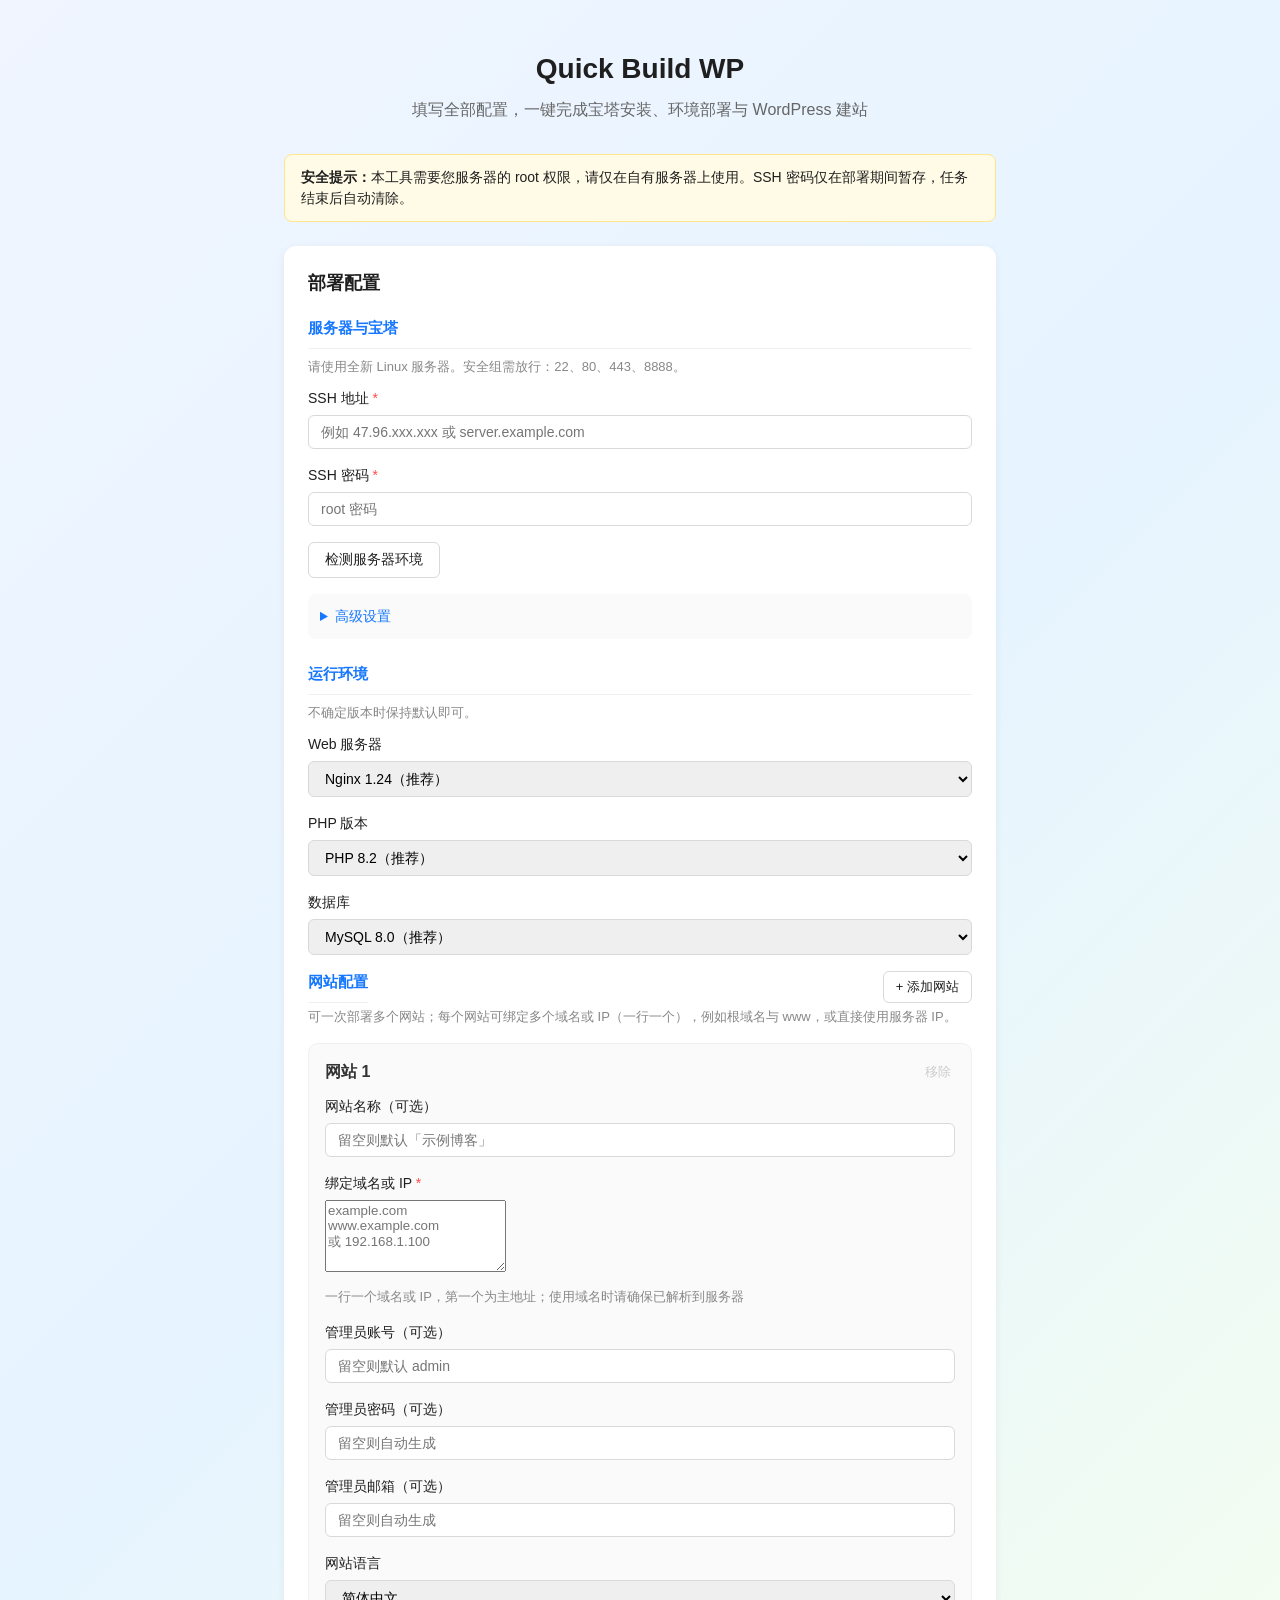
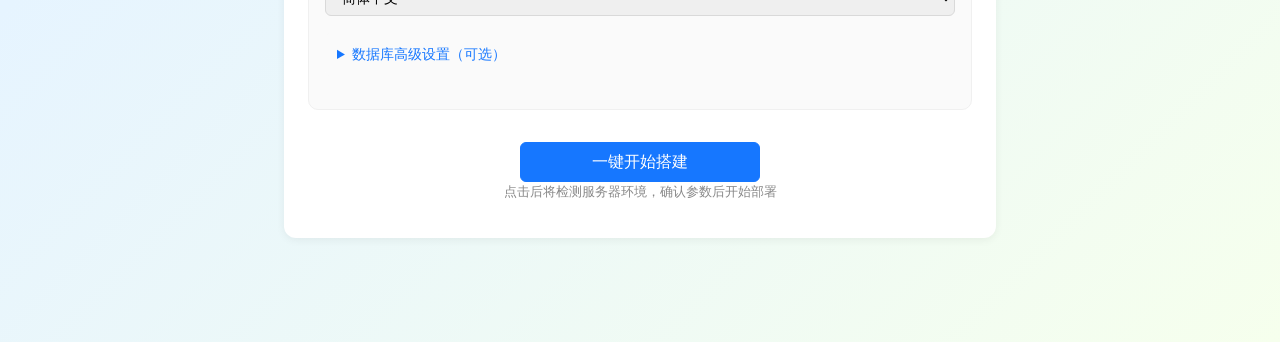
==== frontend/index.html @ 918ab02d "Initial release: Quick Build WP open source (MIT). One-click WordPress deployment wizard with Baota/" ====
<!DOCTYPE html>
<html lang="zh-CN">
<head>
  <meta charset="UTF-8" />
  <meta name="viewport" content="width=device-width, initial-scale=1.0" />
  <title>Quick Build WP - 一键搭建 WordPress</title>
  <link rel="stylesheet" href="css/style.css" />
</head>
<body>
  <div class="page">
    <header class="header">
      <h1>Quick Build WP</h1>
      <p class="subtitle">填写全部配置，一键完成宝塔安装、环境部署与 WordPress 建站</p>
    </header>

    <div class="alert alert-warning" id="page-alert">
      <strong>安全提示：</strong>本工具需要您服务器的 root 权限，请仅在自有服务器上使用。SSH 密码仅在部署期间暂存，任务结束后自动清除。
    </div>

    <section class="card" id="form-section">
      <h2 class="card-title">部署配置</h2>

      <form id="deploy-form" novalidate>
        <h3 class="section-title">服务器与宝塔</h3>
        <p class="hint">请使用全新 Linux 服务器。安全组需放行：22、80、443、8888。</p>

        <div class="field">
          <label for="ssh_host">SSH 地址 <span class="required">*</span></label>
          <input type="text" id="ssh_host" name="ssh_host" placeholder="例如 47.96.xxx.xxx 或 server.example.com" required />
        </div>
        <div class="field">
          <label for="ssh_password">SSH 密码 <span class="required">*</span></label>
          <input type="password" id="ssh_password" name="ssh_password" placeholder="root 密码" required />
        </div>
        <button type="button" class="btn btn-secondary" id="btn-preflight">检测服务器环境</button>
        <div class="preflight-result hidden" id="preflight-result"></div>

        <details class="advanced">
          <summary>高级设置</summary>
          <p class="text-danger"><strong>不支持 Windows 系统</strong>，请使用 Linux 服务器（Ubuntu / Debian / CentOS 等）。</p>
          <div class="field">
            <label for="server_os">服务器系统类型</label>
            <select id="server_os" name="server_os">
              <option value="ubuntu">Ubuntu</option>
              <option value="debian">Debian</option>
              <option value="centos">CentOS / RHEL 系</option>
              <option value="generic" selected>通用</option>
            </select>
          </div>
          <div class="field">
            <label for="ssh_port">SSH 端口</label>
            <input type="number" id="ssh_port" name="ssh_port" value="22" min="1" max="65535" />
          </div>
          <div class="field">
            <label for="ssh_user">SSH 用户名</label>
            <input type="text" id="ssh_user" name="ssh_user" value="root" />
          </div>
          <div class="field">
            <label for="bt_user">宝塔面板用户名</label>
            <input type="text" id="bt_user" name="bt_user" placeholder="留空则自动生成" />
          </div>
          <div class="field">
            <label for="bt_password">宝塔面板密码</label>
            <input type="password" id="bt_password" name="bt_password" placeholder="留空则自动生成" />
          </div>
          <div class="field">
            <label for="bt_port">宝塔面板端口</label>
            <input type="number" id="bt_port" name="bt_port" value="8888" min="1024" max="65535" />
          </div>
        </details>

        <h3 class="section-title">运行环境</h3>
        <p class="hint">不确定版本时保持默认即可。</p>

        <div class="field">
          <label for="nginx_version">Web 服务器</label>
          <select id="nginx_version" name="nginx_version">
            <option value="1.20">Nginx 1.20</option>
            <option value="1.22">Nginx 1.22</option>
            <option value="1.24" selected>Nginx 1.24（推荐）</option>
          </select>
        </div>
        <div class="field">
          <label for="php_version">PHP 版本</label>
          <select id="php_version" name="php_version">
            <option value="7.4">PHP 7.4</option>
            <option value="8.0">PHP 8.0</option>
            <option value="8.2" selected>PHP 8.2（推荐）</option>
            <option value="8.3">PHP 8.3</option>
            <option value="8.4">PHP 8.4（部分服务器可能会安装失败）</option>
            <option value="8.5">PHP 8.5（部分服务器可能会安装失败）</option>
          </select>
        </div>
        <div class="field">
          <label for="mysql_version">数据库</label>
          <select id="mysql_version" name="mysql_version">
            <option value="5.7">MySQL 5.7</option>
            <option value="8.0" selected>MySQL 8.0（推荐）</option>
          </select>
        </div>

        <div class="sites-header">
          <h3 class="section-title">网站配置</h3>
          <button type="button" class="btn btn-secondary btn-sm" id="btn-add-site">+ 添加网站</button>
        </div>
        <p class="hint field-hint sites-intro">可一次部署多个网站；每个网站可绑定多个域名或 IP（一行一个），例如根域名与 www，或直接使用服务器 IP。</p>
        <div id="sites-container"></div>

        <template id="site-card-template">
          <div class="site-card card-nested">
            <div class="site-card-head">
              <span class="site-card-title">网站 <span class="site-index">1</span></span>
              <button type="button" class="btn-link btn-remove-site" title="移除此网站">移除</button>
            </div>
            <div class="field">
              <label>网站名称（可选）</label>
              <input type="text" class="site-name" placeholder="留空则默认「示例博客」" />
            </div>
            <div class="field">
              <label>绑定域名或 IP <span class="required">*</span></label>
              <textarea class="site-domains" rows="3" placeholder="example.com&#10;www.example.com&#10;或 192.168.1.100" required></textarea>
              <p class="hint field-hint">一行一个域名或 IP，第一个为主地址；使用域名时请确保已解析到服务器</p>
            </div>
            <div class="field">
              <label>管理员账号（可选）</label>
              <input type="text" class="wp-admin-user" placeholder="留空则默认 admin" pattern="[a-zA-Z0-9_\-]+" />
            </div>
            <div class="field">
              <label>管理员密码（可选）</label>
              <input type="password" class="wp-admin-password" placeholder="留空则自动生成" minlength="6" />
            </div>
            <div class="field">
              <label>管理员邮箱（可选）</label>
              <input type="email" class="wp-admin-email" placeholder="留空则自动生成" />
            </div>
            <div class="field">
              <label>网站语言</label>
              <select class="wp-locale">
                <option value="zh_CN" selected>简体中文</option>
                <option value="en_US">English</option>
              </select>
            </div>
            <details class="advanced">
              <summary>数据库高级设置（可选）</summary>
              <p class="hint">留空则由程序自动生成数据库名称、用户名、密码和表前缀。</p>
              <div class="field">
                <label>数据库表前缀</label>
                <input type="text" class="db-prefix" placeholder="留空则默认 wp_" pattern="[a-zA-Z0-9_]+" maxlength="20" />
              </div>
              <div class="field">
                <label>数据库名称</label>
                <input type="text" class="db-name" placeholder="例如 wp_mysite" pattern="[a-zA-Z0-9_]+" maxlength="64" />
              </div>
              <div class="field">
                <label>数据库用户名</label>
                <input type="text" class="db-user" placeholder="留空则与库名相同（最多 16 位）" pattern="[a-zA-Z0-9_]+" maxlength="16" />
              </div>
              <div class="field">
                <label>数据库密码</label>
                <input type="password" class="db-password" placeholder="留空则自动生成" minlength="6" maxlength="128" />
              </div>
            </details>
          </div>
        </template>

        <div class="form-actions" id="start-actions">
          <button type="submit" class="btn btn-primary btn-lg" id="btn-start">一键开始搭建</button>
          <p class="hint center">点击后将检测服务器环境，确认参数后开始部署</p>
        </div>
      </form>
    </section>

    <section class="card hidden" id="progress-section">
      <h2 class="card-title" id="progress-title">确认部署</h2>

      <div class="check-flow" id="check-flow"></div>

      <div id="confirm-panel">
        <h3 class="section-title">部署参数确认</h3>
        <p class="hint">请核对以下配置，确认无误后点击「确认并开始部署」。</p>
        <table class="confirm-table" id="confirm-table"></table>
        <div class="confirm-actions">
          <button type="button" class="btn btn-secondary" id="btn-back-edit">返回修改</button>
          <button type="button" class="btn btn-primary btn-lg" id="btn-confirm-start">确认并开始部署</button>
        </div>
      </div>

      <div class="hidden" id="deploy-panel">
        <p class="hint center" id="progress-hint">预计 20–40 分钟，请勿关闭页面</p>

        <div class="steps steps-detailed" id="steps">
          <div class="step" data-step="0">
            <div class="step-icon"><span class="step-num">1</span></div>
            <div class="step-label">安装宝塔</div>
          </div>
          <div class="step-line"></div>
          <div class="step" data-step="1">
            <div class="step-icon"><span class="step-num">2</span></div>
            <div class="step-label">安装 Nginx</div>
          </div>
          <div class="step-line"></div>
          <div class="step" data-step="2">
            <div class="step-icon"><span class="step-num">3</span></div>
            <div class="step-label">安装 PHP</div>
          </div>
          <div class="step-line"></div>
          <div class="step" data-step="3">
            <div class="step-icon"><span class="step-num">4</span></div>
            <div class="step-label">安装 MySQL</div>
          </div>
          <div class="step-line"></div>
          <div class="step" data-step="4">
            <div class="step-icon"><span class="step-num">5</span></div>
            <div class="step-label">安装 Redis</div>
          </div>
          <div class="step-line"></div>
          <div class="step" data-step="5">
            <div class="step-icon"><span class="step-num">6</span></div>
            <div class="step-label">PHP 组件与扩展</div>
          </div>
          <div class="step-line"></div>
          <div class="step" data-step="6">
            <div class="step-icon"><span class="step-num">7</span></div>
            <div class="step-label">配置优化</div>
          </div>
          <div class="step-line"></div>
          <div class="step" data-step="7">
            <div class="step-icon"><span class="step-num">8</span></div>
            <div class="step-label">创建网站</div>
          </div>
          <div class="step-line"></div>
          <div class="step" data-step="8">
            <div class="step-icon"><span class="step-num">9</span></div>
            <div class="step-label">安装ssl证书</div>
          </div>
        </div>
        <p class="current-step" id="current-step-label"></p>
        <p class="hint center">任务 ID：<span id="task-link" class="mono"></span>
          <button type="button" class="btn-link" id="btn-copy-link">复制</button>
        </p>

        <div class="deploy-toolbar" id="deploy-toolbar">
          <button type="button" class="btn btn-danger-outline" id="btn-cancel-deploy">终止任务</button>
        </div>

        <div id="log-section">
          <h3 class="section-title">实时日志</h3>
          <div class="log-viewer" id="log-viewer"></div>
        </div>

        <div class="hidden" id="result-success">
          <div class="result-banner success">您的任务已完成！</div>
          <div class="result-banner warning result-security-notice">
            请及时修改您的 <strong>SSH 密码</strong>，以及<strong>宝塔面板</strong>和<strong>网站管理员</strong>的账号及密码。
            请立即将下方信息保存到安全位置；关闭页面后将无法再次查看。
          </div>
          <p class="result-save-hint">请妥善记录以下全部信息，建议复制保存或截图留存。</p>

          <div class="result-section">
            <h4 class="result-section-title">宝塔面板</h4>
            <table class="result-table" id="result-table-baota"></table>
          </div>

          <div class="result-section">
            <h4 class="result-section-title">网站信息</h4>
            <table class="result-table" id="result-table-site"></table>
            <div class="result-banner warning hidden" id="result-password-notice"></div>
          <div class="result-banner warning hidden" id="result-ssl-notice"></div>
          </div>

          <div class="result-actions result-actions-success">
            <a href="#" class="btn btn-secondary" id="link-site" target="_blank" rel="noreferrer">打开网站</a>
            <a href="#" class="btn btn-secondary" id="link-admin" target="_blank" rel="noreferrer">进入后台</a>
            <button type="button" class="btn btn-primary" id="btn-saved-close">已保存，关闭页面</button>
          </div>
        </div>

        <div class="hidden" id="result-failed">
          <div class="result-banner error" id="error-message"></div>
          <div class="result-banner warning hidden" id="partial-manual-hint"></div>
          <div class="result-section hidden" id="partial-completed-section">
            <h4 class="result-section-title">已完成步骤</h4>
            <ul class="partial-completed-list" id="partial-completed-list"></ul>
          </div>
          <p class="result-save-hint hidden" id="partial-save-hint">
            请保存以下信息，便于在宝塔面板或 SSH 中手动继续后续操作。
          </p>
          <div class="result-section hidden" id="partial-baota-section">
            <h4 class="result-section-title">宝塔面板</h4>
            <table class="result-table" id="partial-table-baota"></table>
          </div>
          <div class="result-section hidden" id="partial-env-section">
            <h4 class="result-section-title">已安装环境</h4>
            <table class="result-table" id="partial-table-env"></table>
          </div>
          <div class="result-section hidden" id="partial-db-section">
            <h4 class="result-section-title">数据库（计划/已创建）</h4>
            <table class="result-table" id="partial-table-db"></table>
          </div>
          <div class="result-section hidden" id="partial-site-section">
            <h4 class="result-section-title">网站信息</h4>
            <table class="result-table" id="partial-table-site"></table>
          </div>
          <div class="result-actions">
            <button type="button" class="btn btn-primary" id="btn-retry">立即重试</button>
            <button type="button" class="btn btn-danger-outline" id="btn-cancel-failed">终止任务</button>
          </div>
        </div>
      </div>
    </section>
  </div>

  <div class="modal hidden" id="env-blocked-modal" role="dialog" aria-modal="true">
    <div class="modal-backdrop" data-modal-close="env-blocked"></div>
    <div class="modal-box modal-box-lg">
      <h3>无法继续安装</h3>
      <div id="env-blocked-body" class="env-modal-body"></div>
      <div class="modal-actions">
        <button type="button" class="btn btn-primary" data-modal-close="env-blocked">我知道了</button>
      </div>
    </div>
  </div>

  <div class="modal hidden" id="env-warning-modal" role="dialog" aria-modal="true">
    <div class="modal-backdrop" data-modal-close="env-warning"></div>
    <div class="modal-box modal-box-lg">
      <h3>检测到非全新环境</h3>
      <p class="env-modal-lead">
        当前服务器上已存在部分安装痕迹。<strong>强烈建议在全新服务器上安装</strong>，非全新环境继续安装可能引发冲突或失败。
      </p>
      <div id="env-warning-body" class="env-modal-body"></div>
      <p class="env-modal-note">
        若选择继续，系统将自动检测已安装组件并跳过，从<strong>尚未完成的步骤</strong>开始执行。
      </p>
      <div class="modal-actions">
        <button type="button" class="btn btn-secondary" data-modal-close="env-warning">返回修改</button>
        <button type="button" class="btn btn-primary" id="btn-env-continue">继续安装</button>
      </div>
    </div>
  </div>

  <div class="modal hidden" id="env-risk-modal" role="dialog" aria-modal="true">
    <div class="modal-backdrop" data-modal-close="env-risk"></div>
    <div class="modal-box modal-box-lg">
      <h3>风险提醒</h3>
      <p class="env-modal-lead text-danger">
        继续安装可能会出错或影响现有服务。我们依然<strong>强烈建议您使用全新系统</strong>进行安装。
      </p>
      <ul class="env-risk-list">
        <li>已安装的宝塔、Nginx、PHP、MySQL 等将尽量保留，不会重复安装</li>
        <li>未完成的步骤将自动续装，但无法保证与现有环境完全兼容</li>
        <li>若出现问题，可能需要您手动在宝塔面板中排查</li>
      </ul>
      <div class="modal-actions">
        <button type="button" class="btn btn-secondary" data-modal-close="env-risk">取消</button>
        <button type="button" class="btn btn-danger-outline" id="btn-env-risk-confirm">我已了解风险，继续安装</button>
      </div>
    </div>
  </div>

  <div class="toast hidden" id="toast"></div>

  <script src="https://cdn.jsdelivr.net/npm/jquery@3.7.1/dist/jquery.min.js"></script>
  <script src="js/app.js"></script>
</body>
</html>
---- frontend/css/style.css ----
* {
  box-sizing: border-box;
}

body {
  margin: 0;
  font-family: -apple-system, BlinkMacSystemFont, 'Segoe UI', Roboto, 'Helvetica Neue', Arial, sans-serif;
  background: linear-gradient(135deg, #f0f5ff 0%, #e6f4ff 50%, #f6ffed 100%);
  color: #1f1f1f;
  line-height: 1.5;
}

.page {
  max-width: 760px;
  margin: 0 auto;
  padding: 48px 24px 80px;
}

.header {
  text-align: center;
  margin-bottom: 32px;
}

.header h1 {
  margin: 0 0 8px;
  font-size: 28px;
}

.subtitle {
  margin: 0;
  color: #666;
}

.alert {
  padding: 12px 16px;
  border-radius: 8px;
  margin-bottom: 24px;
  font-size: 14px;
}

.alert-warning {
  background: #fffbe6;
  border: 1px solid #ffe58f;
}

.card {
  background: #fff;
  border-radius: 12px;
  padding: 24px;
  margin-bottom: 24px;
  box-shadow: 0 2px 8px rgba(0, 0, 0, 0.06);
}

.card-title {
  margin: 0 0 20px;
  font-size: 18px;
}

.section-title {
  margin: 24px 0 8px;
  font-size: 15px;
  color: #1677ff;
  border-bottom: 1px solid #f0f0f0;
  padding-bottom: 8px;
}

.section-title:first-of-type {
  margin-top: 0;
}

.hint {
  font-size: 13px;
  color: #888;
  margin: 0 0 12px;
}

.hint.center {
  text-align: center;
}

.required {
  color: #ff4d4f;
}

.field {
  margin-bottom: 16px;
}

.field label {
  display: block;
  margin-bottom: 6px;
  font-size: 14px;
  font-weight: 500;
}

.field-hint {
  margin: 8px 0 0;
}

.field input,
.field select {
  width: 100%;
  padding: 8px 12px;
  border: 1px solid #d9d9d9;
  border-radius: 6px;
  font-size: 14px;
}

.field input:focus,
.field select:focus {
  outline: none;
  border-color: #1677ff;
  box-shadow: 0 0 0 2px rgba(22, 119, 255, 0.1);
}

.field input:disabled,
.field select:disabled {
  background: #f5f5f5;
  cursor: not-allowed;
}

.advanced {
  margin: 16px 0;
  padding: 12px;
  background: #fafafa;
  border-radius: 8px;
}

.advanced summary {
  cursor: pointer;
  font-size: 14px;
  color: #1677ff;
}

.form-actions {
  margin-top: 32px;
  text-align: center;
}

.btn {
  display: inline-block;
  padding: 8px 16px;
  border: 1px solid #d9d9d9;
  border-radius: 6px;
  background: #fff;
  font-size: 14px;
  cursor: pointer;
  text-decoration: none;
  color: inherit;
}

.btn:hover {
  border-color: #1677ff;
  color: #1677ff;
}

.btn:disabled {
  opacity: 0.6;
  cursor: not-allowed;
}

.btn-primary {
  background: #1677ff;
  border-color: #1677ff;
  color: #fff;
}

.btn-primary:hover {
  background: #4096ff;
  color: #fff;
}


.btn-danger-outline {
  color: #cf1322;
  border: 1px solid #ffa39e;
  background: #fff;
}

.btn-danger-outline:hover {
  color: #fff;
  background: #cf1322;
  border-color: #cf1322;
}

.deploy-toolbar {
  display: flex;
  justify-content: center;
  margin: 16px 0 8px;
}

.deploy-toolbar.hidden {
  display: none;
}

.btn-lg {
  min-width: 240px;
  height: 40px;
  font-size: 16px;
}

.btn-sm {
  min-width: auto;
  height: 32px;
  padding: 0 12px;
  font-size: 13px;
}

.sites-header {
  display: flex;
  align-items: center;
  justify-content: space-between;
  gap: 12px;
  margin-bottom: 4px;
}

.sites-header .section-title {
  margin-bottom: 0;
}

.sites-intro {
  margin: 0 0 16px;
}

.site-card {
  margin-bottom: 16px;
  padding: 16px;
  border: 1px solid #f0f0f0;
  border-radius: 10px;
  background: #fafafa;
}

.site-card-head {
  display: flex;
  align-items: center;
  justify-content: space-between;
  margin-bottom: 12px;
}

.site-card-title {
  font-weight: 600;
  color: #333;
}

.site-card .btn-remove-site.disabled,
.site-card .btn-remove-site:disabled {
  color: #ccc;
  cursor: not-allowed;
  pointer-events: none;
}

.site-card textarea.site-domains {
  min-height: 72px;
  resize: vertical;
  font-family: inherit;
}

.btn-link {
  background: none;
  border: none;
  color: #1677ff;
  cursor: pointer;
  font-size: 13px;
  padding: 0 4px;
}

.check-flow {
  display: flex;
  align-items: stretch;
  justify-content: center;
  gap: 0;
  margin: 0 0 28px;
  padding: 16px;
  background: #fafafa;
  border: 1px solid #f0f0f0;
  border-radius: 10px;
}

.check-flow:empty {
  display: none;
}

.check-item {
  display: flex;
  align-items: flex-start;
  gap: 12px;
  flex: 1;
  min-width: 0;
}

.check-icon {
  width: 32px;
  height: 32px;
  border-radius: 50%;
  background: #f0f0f0;
  color: #999;
  display: flex;
  align-items: center;
  justify-content: center;
  font-weight: 600;
  font-size: 14px;
  border: 2px solid #d9d9d9;
  flex-shrink: 0;
}

.check-item.done .check-icon {
  background: #f6ffed;
  border-color: #52c41a;
  color: #389e0d;
}

.check-body {
  min-width: 0;
}

.check-head {
  display: flex;
  align-items: center;
  gap: 8px;
  margin-bottom: 4px;
}

.check-label {
  font-size: 14px;
  font-weight: 600;
}

.check-status {
  font-size: 12px;
  color: #389e0d;
  white-space: nowrap;
}

.check-detail {
  font-size: 12px;
  color: #888;
  line-height: 1.5;
  word-break: break-word;
}

.check-line {
  width: 24px;
  align-self: center;
  height: 2px;
  background: #52c41a;
  margin: 0 8px 24px;
  flex-shrink: 0;
}

.confirm-table {
  width: 100%;
  border-collapse: collapse;
  font-size: 14px;
  margin-bottom: 24px;
}

.confirm-table th,
.confirm-table td {
  border: 1px solid #f0f0f0;
  padding: 10px 12px;
  text-align: left;
  vertical-align: top;
}

.confirm-table th {
  width: 140px;
  background: #fafafa;
  font-weight: 500;
  color: #666;
}

.confirm-actions {
  display: flex;
  justify-content: center;
  gap: 12px;
  flex-wrap: wrap;
}

.steps {
  display: flex;
  align-items: center;
  justify-content: center;
  margin: 24px 0 16px;
  gap: 0;
}

.steps-detailed {
  flex-wrap: wrap;
  gap: 4px 0;
  padding: 0 4px;
}

.step {
  display: flex;
  flex-direction: column;
  align-items: center;
  gap: 8px;
  min-width: 72px;
  max-width: 88px;
}

.step-icon {
  position: relative;
  width: 36px;
  height: 36px;
  border-radius: 50%;
  background: #f0f0f0;
  color: #999;
  display: flex;
  align-items: center;
  justify-content: center;
  font-weight: 600;
  font-size: 14px;
  border: 2px solid #d9d9d9;
}

.step-num {
  position: relative;
  z-index: 1;
  line-height: 1;
}

@keyframes step-ring-spin {
  to {
    transform: rotate(360deg);
  }
}

.step-label {
  font-size: 11px;
  color: #666;
  text-align: center;
  line-height: 1.35;
}

.step-line {
  width: 20px;
  height: 2px;
  background: #d9d9d9;
  margin-bottom: 21px;
  flex-shrink: 0;
}

.step.active .step-icon {
  background: #e6f4ff;
  border-color: #91caff00;
  color: #1677ff;
}

.step.active .step-icon::after {
  content: '';
  position: absolute;
  inset: -4px;
  border-radius: 50%;
  border: 2px solid rgba(22, 119, 255, 0.18);
  border-top-color: #1677ff;
  border-right-color: #1677ff;
  animation: step-ring-spin 0.9s linear infinite;
  pointer-events: none;
}

.step.active .step-label {
  color: #1677ff;
  font-weight: 600;
}

.step.done .step-icon {
  background: #1677ff;
  border-color: #1677ff;
  color: #fff;
}

.step.error .step-icon {
  background: #fff2f0;
  border-color: #ff4d4f;
  color: #ff4d4f;
}

.step.done + .step-line,
.step-line:has(+ .step.done) {
  background: #1677ff;
}

.current-step {
  text-align: center;
  font-size: 14px;
  color: #666;
  margin: 0 0 8px;
}

.mono {
  font-family: Menlo, Monaco, Consolas, monospace;
  font-size: 12px;
  word-break: break-all;
}

.log-viewer {
  background: #1e1e1e;
  color: #d4d4d4;
  border-radius: 8px;
  padding: 16px;
  height: 360px;
  overflow-y: auto;
  font-family: Menlo, Monaco, Consolas, monospace;
  font-size: 12px;
  line-height: 1.6;
}

.log-line .phase {
  color: #569cd6;
}

.result-banner {
  padding: 16px;
  border-radius: 8px;
  margin: 20px 0;
  text-align: center;
  font-weight: 500;
}

.result-banner.success {
  background: #f6ffed;
  border: 1px solid #b7eb8f;
  color: #389e0d;
}

.result-banner.error {
  background: #fff2f0;
  border: 1px solid #ffccc7;
  color: #cf1322;
}

.result-banner.warning {
  background: #fffbe6;
  border: 1px solid #ffe58f;
  color: #ad6800;
  font-weight: 400;
  font-size: 14px;
}

.result-table {
  width: 100%;
  border-collapse: collapse;
  font-size: 14px;
  margin-bottom: 16px;
}

.result-table th,
.result-table td {
  border: 1px solid #f0f0f0;
  padding: 10px 12px;
  text-align: left;
}

.result-table th {
  width: 120px;
  background: #fafafa;
  font-weight: 500;
}

.result-actions {
  display: flex;
  gap: 12px;
  flex-wrap: wrap;
  justify-content: center;
}

.result-actions-success {
  margin-top: 24px;
  padding-top: 20px;
  border-top: 1px solid #f0f0f0;
}

.result-section {
  margin-bottom: 20px;
}

.result-section-title {
  margin: 0 0 10px;
  font-size: 15px;
  font-weight: 600;
  color: #262626;
}

.result-save-hint {
  text-align: center;
  color: #595959;
  font-size: 14px;
  margin: 0 0 20px;
}

.partial-completed-list {
  margin: 0;
  padding-left: 20px;
  color: #389e0d;
  font-size: 14px;
}

.partial-completed-list li {
  margin: 6px 0;
}

.partial-completed-list li::marker {
  content: '✓ ';
}

#result-failed .result-actions {
  margin-top: 20px;
  padding-top: 16px;
  border-top: 1px solid #f0f0f0;
}

.result-security-notice {
  text-align: left;
  line-height: 1.6;
}

#deploy-panel.deploy-panel--success #log-section,
#deploy-panel.deploy-panel--success #deploy-toolbar,
#deploy-panel.deploy-panel--success .steps-detailed,
#deploy-panel.deploy-panel--success #current-step-label,
#deploy-panel.deploy-panel--success #progress-hint {
  display: none;
}

#deploy-panel.deploy-panel--success .section-title {
  display: none;
}

.hidden {
  display: none !important;
}

.text-danger {
  color: #cf1322;
  font-size: 13px;
}

.preflight-result {
  margin-top: 16px;
  padding: 14px 16px;
  border-radius: 8px;
  font-size: 13px;
  border: 1px solid #d9d9d9;
  background: #fafafa;
}

.preflight-result.ok-fresh {
  border-color: #b7eb8f;
  background: #f6ffed;
}

.preflight-result.warn-env {
  border-color: #ffe58f;
  background: #fffbe6;
}

.preflight-result.error {
  border-color: #ffccc7;
  background: #fff2f0;
}

.preflight-result ul {
  margin: 8px 0 0;
  padding-left: 20px;
}

.preflight-result li {
  margin: 4px 0;
}

.modal {
  position: fixed;
  inset: 0;
  z-index: 10000;
  display: flex;
  align-items: center;
  justify-content: center;
}

.modal-backdrop {
  position: absolute;
  inset: 0;
  background: rgba(0, 0, 0, 0.45);
}

.modal-box {
  position: relative;
  background: #fff;
  border-radius: 12px;
  padding: 24px;
  max-width: 480px;
  width: calc(100% - 32px);
  box-shadow: 0 8px 24px rgba(0, 0, 0, 0.15);
}

.modal-box-lg {
  max-width: 640px;
  max-height: calc(100vh - 48px);
  overflow-y: auto;
}

.env-modal-body {
  margin: 16px 0;
  padding: 16px;
  border-radius: 8px;
  background: #fafafa;
  border: 1px solid #f0f0f0;
  font-size: 14px;
  line-height: 1.6;
}

.env-modal-body ul {
  margin: 8px 0 0;
  padding-left: 20px;
}

.env-modal-body li {
  margin: 6px 0;
}

.env-modal-lead {
  margin: 0 0 12px;
  font-size: 14px;
  line-height: 1.7;
  color: #434343;
}

.env-modal-note {
  margin: 0 0 8px;
  font-size: 13px;
  color: #595959;
  line-height: 1.6;
}

.env-risk-list {
  margin: 12px 0 0;
  padding-left: 20px;
  color: #434343;
  font-size: 14px;
  line-height: 1.7;
}

.env-risk-list li {
  margin: 8px 0;
}

.modal-box h3 {
  margin: 0 0 12px;
}

.confirm-list {
  margin: 12px 0;
  padding-left: 20px;
  color: #cf1322;
}

.confirm-check {
  display: flex;
  align-items: flex-start;
  gap: 8px;
  font-size: 14px;
  margin: 16px 0;
  cursor: pointer;
}

.modal-actions {
  display: flex;
  justify-content: flex-end;
  gap: 12px;
  margin-top: 16px;
}

.toast {
  position: fixed;
  bottom: 24px;
  left: 50%;
  transform: translateX(-50%);
  background: rgba(0, 0, 0, 0.75);
  color: #fff;
  padding: 10px 20px;
  border-radius: 8px;
  font-size: 14px;
  z-index: 9999;
}

.toast.error {
  background: #ff4d4f;
}

.toast.success {
  background: #52c41a;
}

@media (max-width: 600px) {
  .check-flow {
    flex-direction: column;
    gap: 12px;
  }

  .check-line {
    display: none;
  }

  .confirm-actions .btn-lg {
    width: 100%;
  }

  .steps-detailed {
    justify-content: flex-start;
    overflow-x: auto;
    flex-wrap: nowrap;
    padding-bottom: 8px;
    -webkit-overflow-scrolling: touch;
  }

  .steps-detailed .step {
    min-width: 64px;
    flex-shrink: 0;
  }

  .steps-detailed .step-line {
    display: block;
    width: 12px;
    margin-bottom: 28px;
  }
}
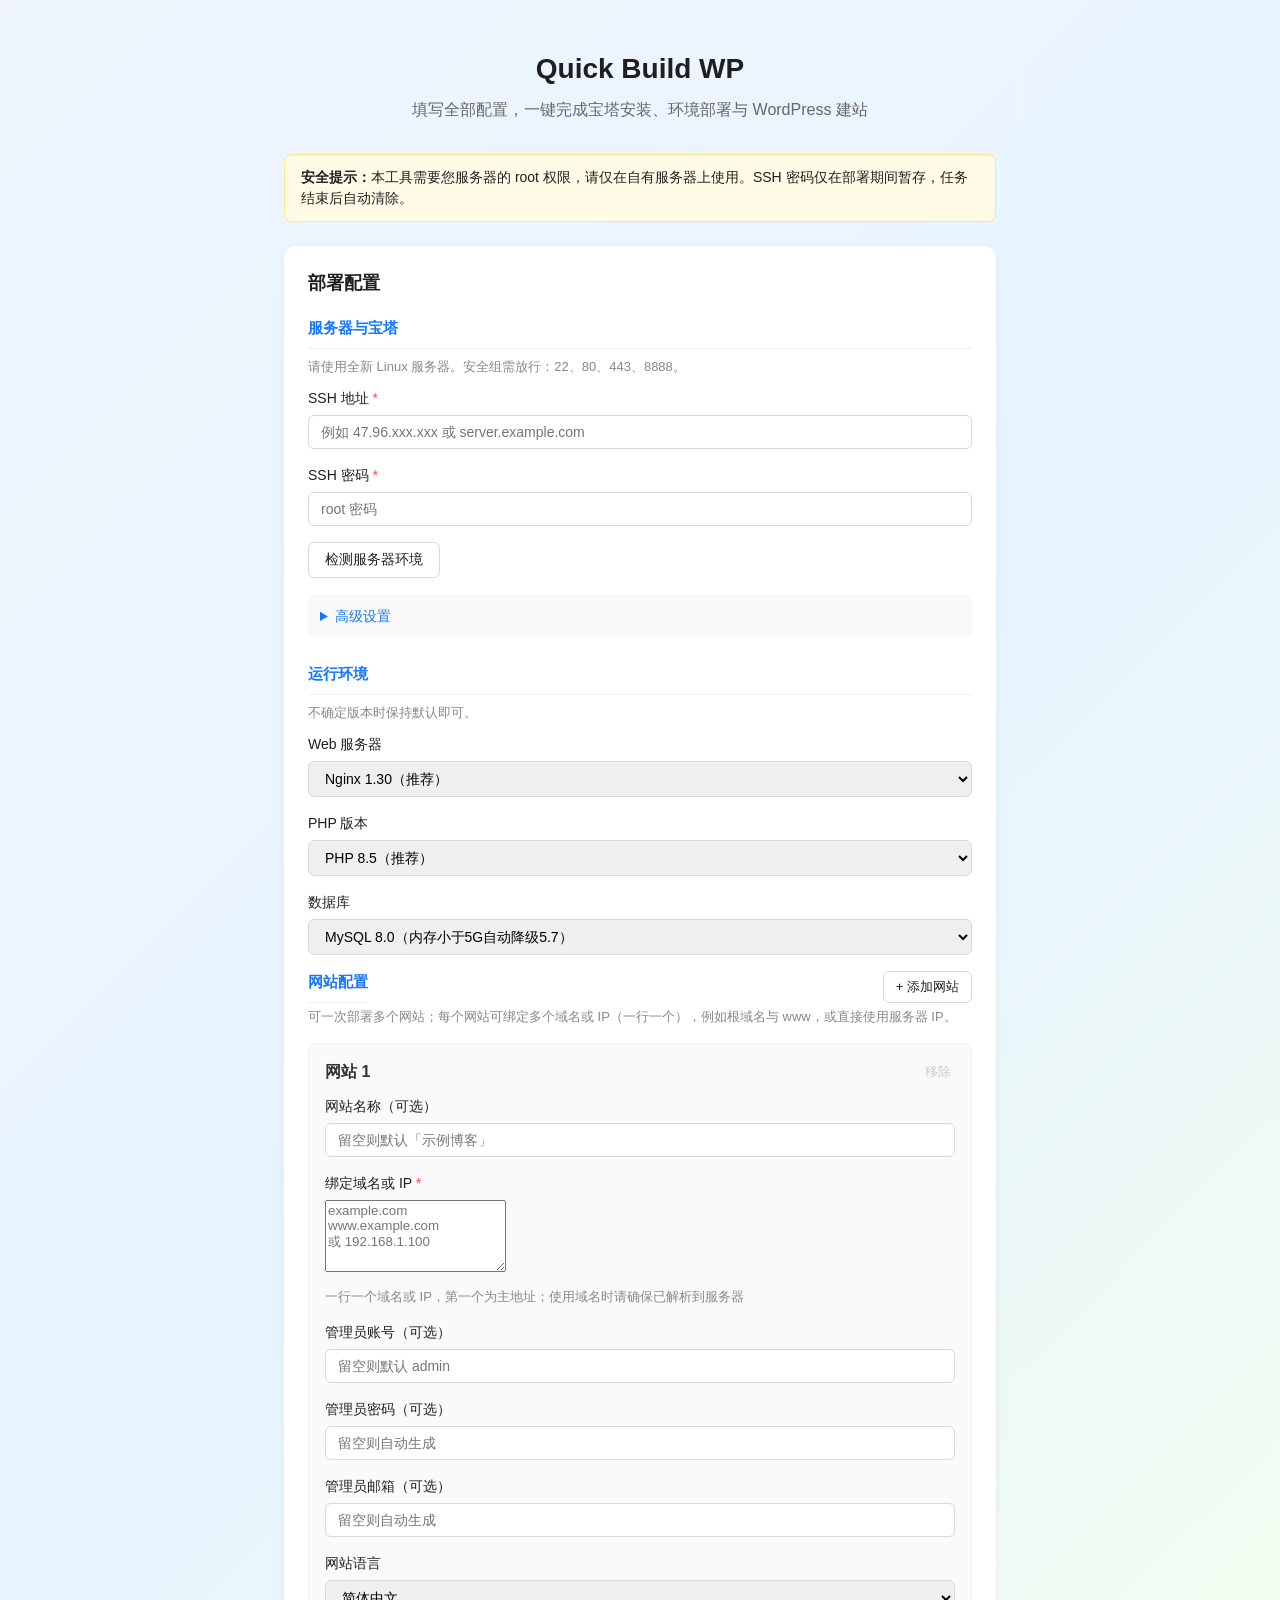
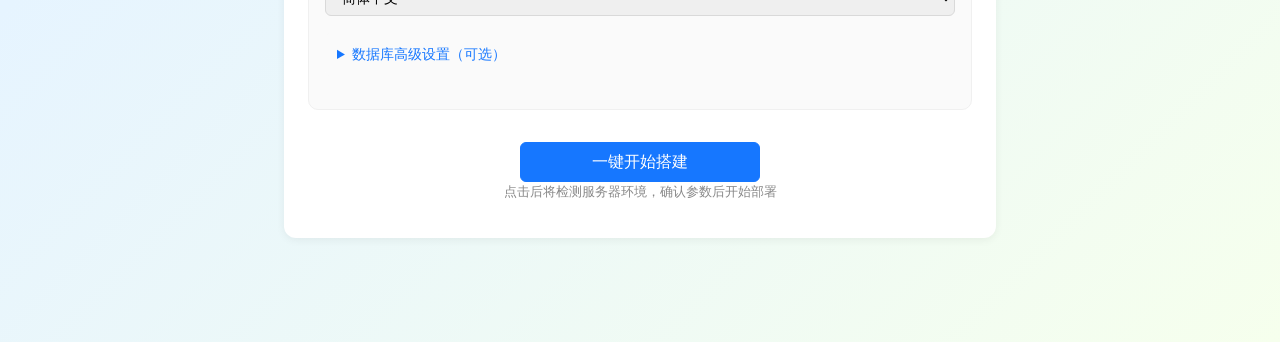
==== commit b59691f9: "Release v0.1.2: update LNMP defaults and PHP fallback to 8.3. Default Nginx 1.30 and PHP 8.5, disabl" ====
--- a/frontend/index.html
+++ b/frontend/index.html
@@ -20,24 +20,24 @@
     <section class="card" id="form-section">
       <h2 class="card-title">部署配置</h2>
 
-      <form id="deploy-form" novalidate>
+      <form id="deploy-form" novalidate autocomplete="off">
         <h3 class="section-title">服务器与宝塔</h3>
         <p class="hint">请使用全新 Linux 服务器。安全组需放行：22、80、443、8888。</p>
 
         <div class="field">
           <label for="ssh_host">SSH 地址 <span class="required">*</span></label>
-          <input type="text" id="ssh_host" name="ssh_host" placeholder="例如 47.96.xxx.xxx 或 server.example.com" required />
+          <input autocomplete="off" type="text" id="ssh_host" name="ssh_host" placeholder="例如 47.96.xxx.xxx 或 server.example.com" required />
         </div>
         <div class="field">
           <label for="ssh_password">SSH 密码 <span class="required">*</span></label>
-          <input type="password" id="ssh_password" name="ssh_password" placeholder="root 密码" required />
+          <input autocomplete="new-password" type="password" id="ssh_password" name="ssh_password" placeholder="root 密码" required />
         </div>
         <button type="button" class="btn btn-secondary" id="btn-preflight">检测服务器环境</button>
         <div class="preflight-result hidden" id="preflight-result"></div>
 
         <details class="advanced">
           <summary>高级设置</summary>
-          <p class="text-danger"><strong>不支持 Windows 系统</strong>，请使用 Linux 服务器（Ubuntu / Debian / CentOS 等）。</p>
+          <p class="text-danger"><strong>不支持 Windows 系统</strong>，请使用 Linux 服务器（Ubuntu / Debian 等）。</p>
           <div class="field">
             <label for="server_os">服务器系统类型</label>
             <select id="server_os" name="server_os">
@@ -49,23 +49,23 @@
           </div>
           <div class="field">
             <label for="ssh_port">SSH 端口</label>
-            <input type="number" id="ssh_port" name="ssh_port" value="22" min="1" max="65535" />
+            <input autocomplete="off" type="number" id="ssh_port" name="ssh_port" value="22" min="1" max="65535" />
           </div>
           <div class="field">
             <label for="ssh_user">SSH 用户名</label>
-            <input type="text" id="ssh_user" name="ssh_user" value="root" />
+            <input autocomplete="off" type="text" id="ssh_user" name="ssh_user" value="root" />
           </div>
           <div class="field">
             <label for="bt_user">宝塔面板用户名</label>
-            <input type="text" id="bt_user" name="bt_user" placeholder="留空则自动生成" />
+            <input autocomplete="off" type="text" id="bt_user" name="bt_user" placeholder="留空则自动生成" />
           </div>
           <div class="field">
             <label for="bt_password">宝塔面板密码</label>
-            <input type="password" id="bt_password" name="bt_password" placeholder="留空则自动生成" />
+            <input autocomplete="new-password" type="password" id="bt_password" name="bt_password" placeholder="留空则自动生成" />
           </div>
           <div class="field">
             <label for="bt_port">宝塔面板端口</label>
-            <input type="number" id="bt_port" name="bt_port" value="8888" min="1024" max="65535" />
+            <input autocomplete="off" type="number" id="bt_port" name="bt_port" value="8888" min="1024" max="65535" />
           </div>
         </details>
 
@@ -77,7 +77,8 @@
           <select id="nginx_version" name="nginx_version">
             <option value="1.20">Nginx 1.20</option>
             <option value="1.22">Nginx 1.22</option>
-            <option value="1.24" selected>Nginx 1.24（推荐）</option>
+            <option value="1.24">Nginx 1.24</option>
+            <option value="1.30" selected>Nginx 1.30（推荐）</option>
           </select>
         </div>
         <div class="field">
@@ -85,17 +86,17 @@
           <select id="php_version" name="php_version">
             <option value="7.4">PHP 7.4</option>
             <option value="8.0">PHP 8.0</option>
-            <option value="8.2" selected>PHP 8.2（推荐）</option>
+            <option value="8.2">PHP 8.2</option>
             <option value="8.3">PHP 8.3</option>
-            <option value="8.4">PHP 8.4（部分服务器可能会安装失败）</option>
-            <option value="8.5">PHP 8.5（部分服务器可能会安装失败）</option>
+            <option value="8.4">PHP 8.4</option>
+            <option value="8.5" selected>PHP 8.5（推荐）</option>
           </select>
         </div>
         <div class="field">
           <label for="mysql_version">数据库</label>
           <select id="mysql_version" name="mysql_version">
             <option value="5.7">MySQL 5.7</option>
-            <option value="8.0" selected>MySQL 8.0（推荐）</option>
+            <option value="8.0" selected>MySQL 8.0（内存小于5G自动降级5.7）</option>
           </select>
         </div>
 
@@ -114,24 +115,24 @@
             </div>
             <div class="field">
               <label>网站名称（可选）</label>
-              <input type="text" class="site-name" placeholder="留空则默认「示例博客」" />
+              <input autocomplete="off" type="text" class="site-name" placeholder="留空则默认「示例博客」" />
             </div>
             <div class="field">
               <label>绑定域名或 IP <span class="required">*</span></label>
-              <textarea class="site-domains" rows="3" placeholder="example.com&#10;www.example.com&#10;或 192.168.1.100" required></textarea>
+              <textarea autocomplete="off" class="site-domains" rows="3" placeholder="example.com&#10;www.example.com&#10;或 192.168.1.100" required></textarea>
               <p class="hint field-hint">一行一个域名或 IP，第一个为主地址；使用域名时请确保已解析到服务器</p>
             </div>
             <div class="field">
               <label>管理员账号（可选）</label>
-              <input type="text" class="wp-admin-user" placeholder="留空则默认 admin" pattern="[a-zA-Z0-9_\-]+" />
+              <input autocomplete="off" type="text" class="wp-admin-user" placeholder="留空则默认 admin" pattern="[a-zA-Z0-9_\-]+" />
             </div>
             <div class="field">
               <label>管理员密码（可选）</label>
-              <input type="password" class="wp-admin-password" placeholder="留空则自动生成" minlength="6" />
+              <input autocomplete="new-password" type="password" class="wp-admin-password" placeholder="留空则自动生成" minlength="6" />
             </div>
             <div class="field">
               <label>管理员邮箱（可选）</label>
-              <input type="email" class="wp-admin-email" placeholder="留空则自动生成" />
+              <input autocomplete="off" type="email" class="wp-admin-email" placeholder="留空则自动生成" />
             </div>
             <div class="field">
               <label>网站语言</label>
@@ -145,19 +146,19 @@
               <p class="hint">留空则由程序自动生成数据库名称、用户名、密码和表前缀。</p>
               <div class="field">
                 <label>数据库表前缀</label>
-                <input type="text" class="db-prefix" placeholder="留空则默认 wp_" pattern="[a-zA-Z0-9_]+" maxlength="20" />
+                <input autocomplete="off" type="text" class="db-prefix" placeholder="留空则默认 wp_" pattern="[a-zA-Z0-9_]+" maxlength="20" />
               </div>
               <div class="field">
                 <label>数据库名称</label>
-                <input type="text" class="db-name" placeholder="例如 wp_mysite" pattern="[a-zA-Z0-9_]+" maxlength="64" />
+                <input autocomplete="off" type="text" class="db-name" placeholder="例如 wp_mysite" pattern="[a-zA-Z0-9_]+" maxlength="64" />
               </div>
               <div class="field">
                 <label>数据库用户名</label>
-                <input type="text" class="db-user" placeholder="留空则与库名相同（最多 16 位）" pattern="[a-zA-Z0-9_]+" maxlength="16" />
+                <input autocomplete="off" type="text" class="db-user" placeholder="留空则与库名相同（最多 16 位）" pattern="[a-zA-Z0-9_]+" maxlength="16" />
               </div>
               <div class="field">
                 <label>数据库密码</label>
-                <input type="password" class="db-password" placeholder="留空则自动生成" minlength="6" maxlength="128" />
+                <input autocomplete="new-password" type="password" class="db-password" placeholder="留空则自动生成" minlength="6" maxlength="128" />
               </div>
             </details>
           </div>
@@ -216,7 +217,7 @@
           <div class="step-line"></div>
           <div class="step" data-step="5">
             <div class="step-icon"><span class="step-num">6</span></div>
-            <div class="step-label">PHP 组件与扩展</div>
+            <div class="step-label">安装PHP扩展</div>
           </div>
           <div class="step-line"></div>
           <div class="step" data-step="6">
